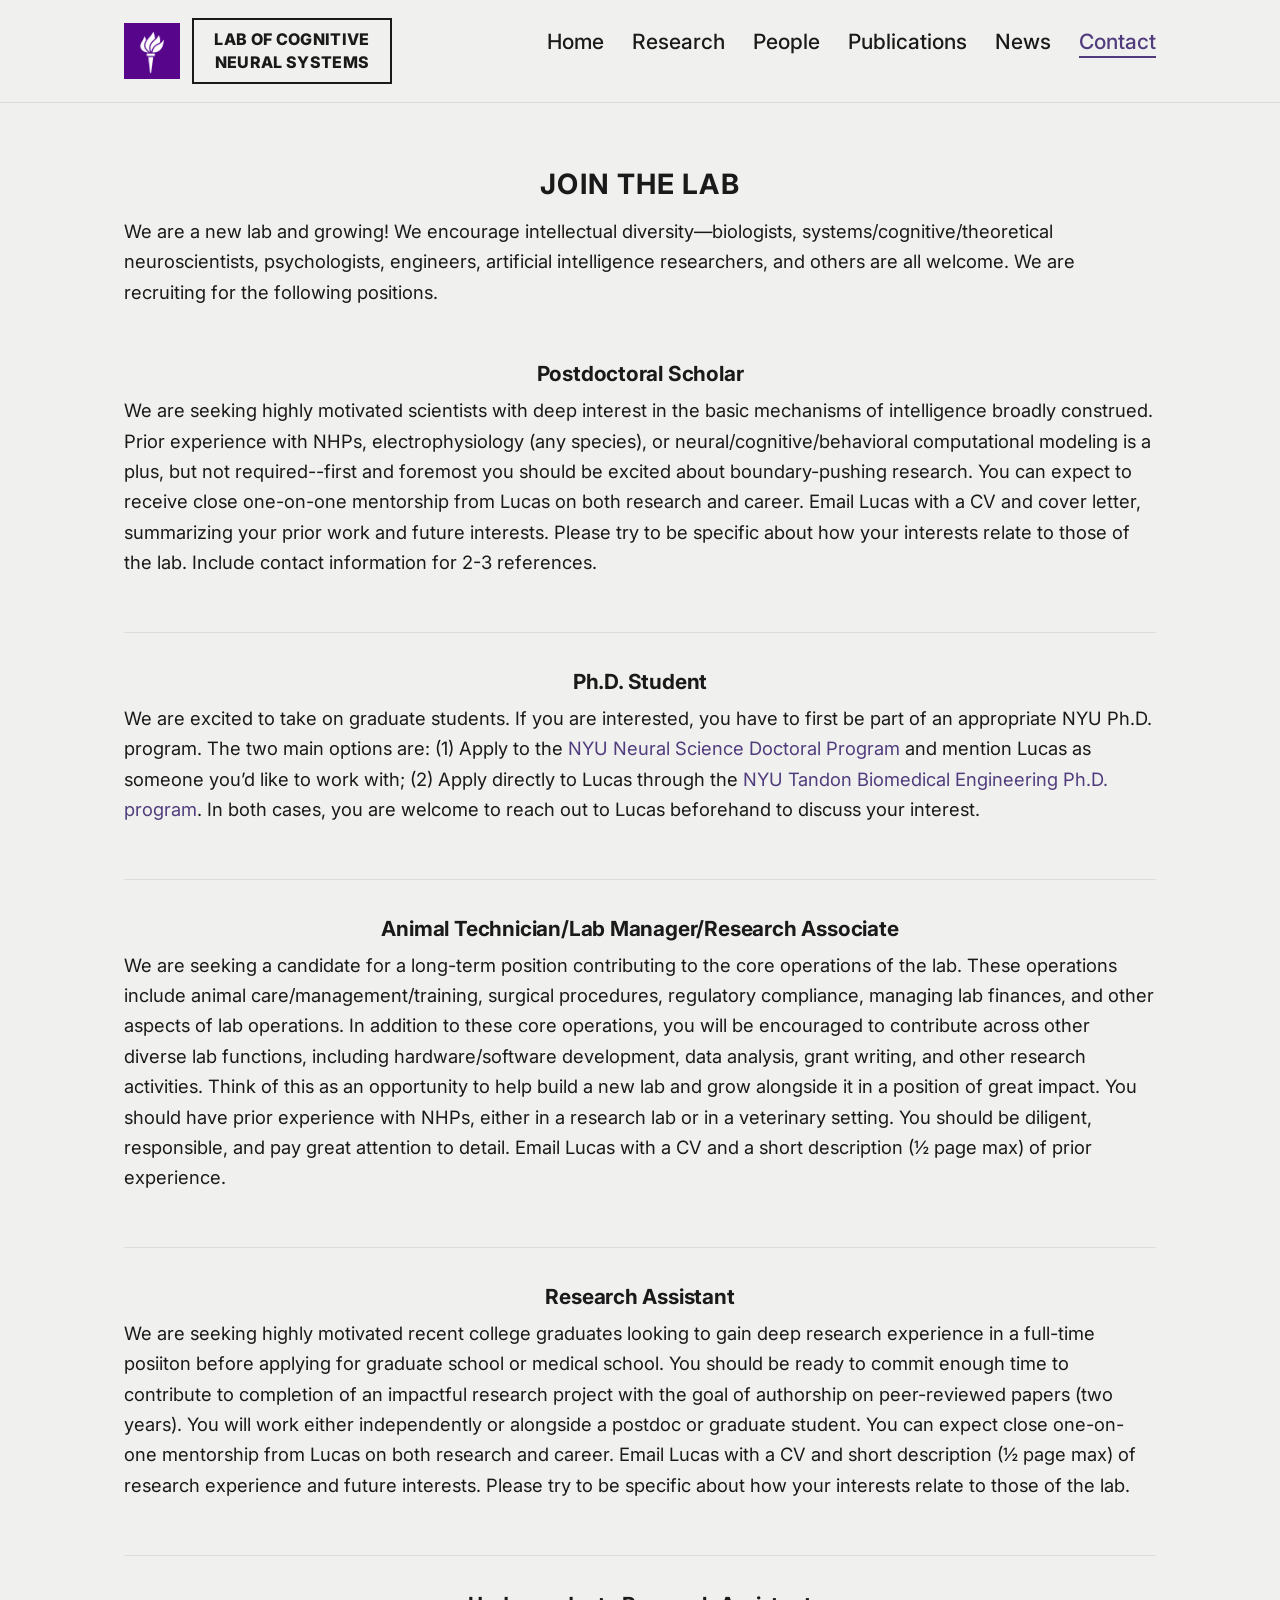
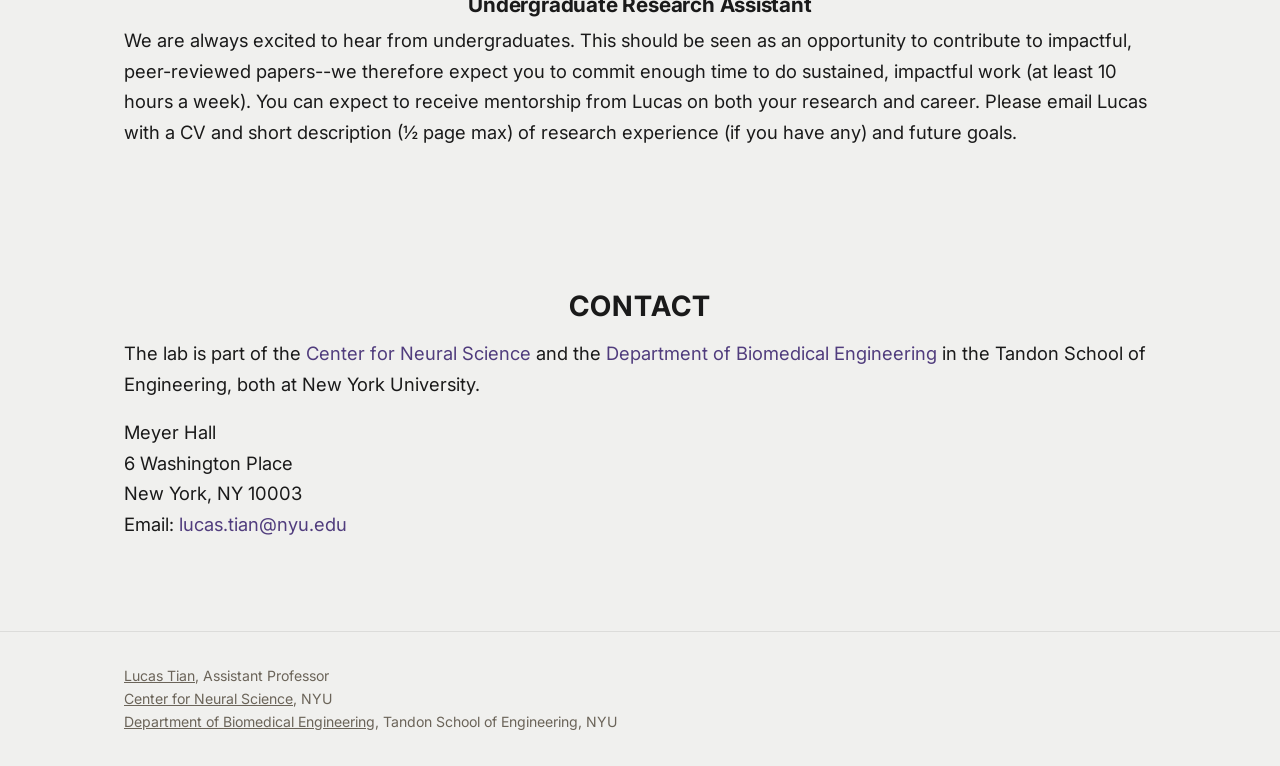
==== join.html @ 01762cc8 "Update job description for Postdoctoral Scholar position" ====
<!DOCTYPE html>
<html lang="en">
<head>
  <meta charset="UTF-8">
  <meta name="viewport" content="width=device-width, initial-scale=1.0">
  <title>Contact — Tian Lab</title>
  <meta name="description" content="The Tian Lab at NYU is recruiting postdocs, graduate students, and research assistants. Contact details and how to apply.">
  <link rel="canonical" href="https://tianlabnyu.org/join.html">
  <meta property="og:type" content="website">
  <meta property="og:site_name" content="Laboratory of Cognitive Neural Systems">
  <meta property="og:title" content="Contact — Tian Lab">
  <meta property="og:description" content="The Tian Lab at NYU is recruiting postdocs, graduate students, and research assistants. Contact details and how to apply.">
  <meta property="og:url" content="https://tianlabnyu.org/join.html">
  <meta property="og:image" content="https://tianlabnyu.org/images/hero.png">
  <meta name="twitter:card" content="summary_large_image">
  <link rel="preconnect" href="https://fonts.googleapis.com">
  <link href="https://fonts.googleapis.com/css2?family=Inter:wght@400;500;600;700;800&display=swap" rel="stylesheet">
  <link rel="stylesheet" href="css/style.css">
</head>
<body>
  <header class="site-header">
    <div class="nav-wrap">
      <div class="brand-group">
        <img src="images/nyu-logo.png" alt="NYU logo" class="nyu-logo">
        <a class="brand" href="index.html">LAB OF COGNITIVE<br>NEURAL SYSTEMS</a>
      </div>
      <button class="nav-toggle" aria-label="Toggle navigation">☰</button>
      <ul class="nav-links">
        <li><a href="index.html">Home</a></li>
        <li><a href="research.html">Research</a></li>
        <li><a href="people.html">People</a></li>
        <li><a href="publications.html">Publications</a></li>
        <li><a href="news.html">News</a></li>
        <li><a href="join.html" aria-current="page">Contact</a></li>
      </ul>
    </div>
  </header>

  <main>
    <section class="overview" style="padding-bottom: 1rem;">
<!--       <div class="container">
        <h1>We are recruiting!</h1>
        <p>We are a new lab and growing! We encourage intellectual diversity—biologists, systems/cognitive/theoretical neuroscientists, psychologists, engineers, artificial intelligence researchers, and others are all welcome. We are recruiting for the following positions:</p>
      </div>
 -->    </section>

    <section style="padding-top: 0;">
      <div class="container">
        <h2 class="section-title">Join the lab</h2>

        <p>We are a new lab and growing! We encourage intellectual diversity—biologists, systems/cognitive/theoretical neuroscientists, psychologists, engineers, artificial intelligence researchers, and others are all welcome. We are recruiting for the following positions.</p>

        <div class="join-section sub">
          <h3>Postdoctoral Scholar</h3>
          <p>We are seeking highly motivated scientists with deep interest in the basic mechanisms of intelligence broadly construed. Prior experience with NHPs, electrophysiology (any species), or neural/cognitive/behavioral computational modeling is a plus, but not required--first and foremost you should be excited about boundary-pushing research. You can expect to receive close one-on-one mentorship from Lucas on both research and career. Email Lucas with a CV and cover letter, summarizing your prior work and future interests. Please try to be specific about how your interests relate to those of the lab. Include contact information for 2-3 references.</p>
        </div>

        <div class="join-section sub">
          <h3>Ph.D. Student</h3>
          <p>We are excited to take on graduate students. If you are interested, you have to first be part of an appropriate NYU Ph.D. program. The two main options are: (1) Apply to the <a href="https://neuroscience.nyu.edu/" target="_blank" rel="noopener">NYU Neural Science Doctoral Program</a> and mention Lucas as someone you’d like to work with; (2) Apply directly to Lucas through the <a href="https://engineering.nyu.edu/academics/programs/biomedical-engineering-phd" target="_blank" rel="noopener">NYU Tandon Biomedical Engineering Ph.D. program</a>. In both cases, you are welcome to reach out to Lucas beforehand to discuss your interest.</p>
        </div>

        <div class="join-section sub">
          <h3>Animal Technician/Lab Manager/Research Associate</h3>
          <p>We are seeking a candidate for a long-term position contributing to the core operations of the lab. These operations include animal care/management/training, surgical procedures, regulatory compliance, managing lab finances, and other aspects of lab operations. In addition to these core operations, you will be encouraged to contribute across other diverse lab functions, including hardware/software development, data analysis, grant writing, and other research activities. Think of this as an opportunity to help build a new lab and grow alongside it in a position of great impact. You should have prior experience with NHPs, either in a research lab or in a veterinary setting. You should be diligent, responsible, and pay great attention to detail. Email Lucas with a CV and a short description (½ page max) of prior experience.</p>
        </div>

        <div class="join-section sub">
          <h3>Research Assistant</h3>
          <p>We are seeking highly motivated recent college graduates looking to gain deep research experience in a full-time posiiton before applying for graduate school or medical school. You should be ready to commit enough time to contribute to completion of an impactful research project with the goal of authorship on peer-reviewed papers (two years). You will work either independently or alongside a postdoc or graduate student. You can expect close one-on-one mentorship from Lucas on both research and career. Email Lucas with a CV and short description (½ page max) of research experience and future interests. Please try to be specific about how your interests relate to those of the lab.</p>
        </div>

        <div class="join-section sub">
          <h3>Undergraduate Research Assistant</h3>
          <p>We are always excited to hear from undergraduates. This should be seen as an opportunity to contribute to impactful, peer-reviewed papers--we therefore expect you to commit enough time to do sustained, impactful work (at least 10 hours a week). You can expect to receive mentorship from Lucas on both your research and career. Please email Lucas with a CV and short description (½ page max) of research experience (if you have any) and future goals.</p>
        </div>

<!--         <div class="join-section">
          <h3>Contact</h3>
          <p>Lucas Tian<br>
          Email: <a href="mailto:lucas.tian@nyu.edu">lucas.tian@nyu.edu</a></p>
        </div>
 -->
      </div>
    </section>

    <section>
      <div class="container">
        <h2 class="section-title">Contact</h2>
        <p>The lab is part of the <a href="https://as.nyu.edu/cns.html" target="_blank" rel="noopener">Center for Neural Science</a> and the <a href="https://engineering.nyu.edu/academics/departments/biomedical-engineering" target="_blank" rel="noopener">Department of Biomedical Engineering</a> in the Tandon School of Engineering, both at New York University.</p>

        <p style="margin-bottom: 0;">
          Meyer Hall<br>
          6 Washington Place<br>
          New York, NY 10003<br>
          Email: <a href="mailto:lucas.tian@nyu.edu">lucas.tian@nyu.edu</a></p>
      </div>
    </section>
  </main>

  <footer class="site-footer">
    <div class="container">
      <div><a href="https://as.nyu.edu/departments/cns/people/faculty.lucas-tian.html" target="_blank" rel="noopener">Lucas Tian</a>, Assistant Professor<br><a href="https://as.nyu.edu/cns.html" target="_blank" rel="noopener">Center for Neural Science</a>, NYU<br><a href="https://engineering.nyu.edu/academics/departments/biomedical-engineering" target="_blank" rel="noopener">Department of Biomedical Engineering</a>, Tandon School of Engineering, NYU</div>
    </div>
  </footer>

  <script src="js/main.js"></script>
</body>
</html>
---- css/style.css ----
/* Tian Lab — shared styles */

:root {
  --bg: #f0f0ee;
  --border: #dcdcda;
  --text: #1a1a1a;
  --text-muted: #6b6459;
  --accent: #503c7d;
  --accent-dark: #3a2d5c;
  --violet: #7c3aed;
  --sans: "Inter", -apple-system, BlinkMacSystemFont, "Segoe UI", Helvetica, Arial, sans-serif;
  --size-heading: 1.75rem;
  --size-content: 1.15rem;
}

* {
  box-sizing: border-box;
}

html {
  scroll-behavior: smooth;
}

body {
  margin: 0;
  background: var(--bg);
  color: var(--text);
  font-family: var(--sans);
  font-size: var(--size-content);
  line-height: 1.65;
  -webkit-font-smoothing: antialiased;
}

a {
  color: var(--accent);
  text-decoration: none;
}

a:hover {
  text-decoration: underline;
}

h1, h2, h3, h4 {
  font-family: var(--sans);
  font-size: var(--size-heading);
  font-weight: 700;
  letter-spacing: -0.01em;
  line-height: 1.25;
  color: var(--text);
  margin: 0 0 0.5em;
}

p, li {
  font-size: var(--size-content);
  color: var(--text);
  margin: 0 0 1em;
}

.container {
  max-width: 1080px;
  margin: 0 auto;
  padding: 0 1.5rem;
}

/* Header / nav */

.site-header {
  border-bottom: 1px solid var(--border);
  background: var(--bg);
  position: sticky;
  top: 0;
  z-index: 10;
}

.nav-wrap {
  display: flex;
  align-items: center;
  justify-content: space-between;
  padding: 1.1rem 1.5rem;
  max-width: 1080px;
  margin: 0 auto;
}

.brand-group {
  display: flex;
  align-items: center;
  gap: 0.75rem;
}

.nyu-logo {
  width: 56px;
  height: 56px;
  flex-shrink: 0;
  object-fit: contain;
  display: block;
}

.brand {
  display: inline-block;
  width: 200px;
  border: 2px solid var(--text);
  padding: 0.5rem 0.65rem;
  font-size: 1rem;
  font-weight: 800;
  color: var(--text);
  letter-spacing: 0.02em;
  line-height: 1.46;
  text-align: center;
}

.brand:hover {
  text-decoration: none;
  border-color: var(--accent);
  color: var(--accent);
}

.nav-links {
  display: flex;
  align-items: center;
  align-self: center;
  gap: 1.75rem;
  list-style: none;
  margin: 0;
  padding: 0;
}

.nav-links a {
  color: var(--text);
  font-size: calc(var(--size-heading) * 0.75);
  font-weight: 500;
  line-height: 1;
}

.nav-links a:hover {
  color: var(--accent);
  text-decoration: none;
}

.nav-links a[aria-current="page"] {
  color: var(--accent);
  border-bottom: 2px solid var(--accent);
  padding-bottom: 2px;
}

.nav-toggle {
  display: none;
  background: none;
  border: 1px solid var(--border);
  border-radius: 6px;
  padding: 0.4rem 0.6rem;
  font-size: 1rem;
  color: var(--text);
  cursor: pointer;
}

/* Hero (landing page) */

.hero {
  padding: 3.5rem 0 1rem;
  text-align: center;
}

.hero h1 {
  max-width: 875px;
  margin: 0 auto 0.4rem;
}

.hero-subtitle {
  color: var(--text-muted);
  margin: 0 auto 1rem;
}

.hero-visual {
  margin: 2rem auto;
  max-width: 900px;
}

.hero-visual svg,
.hero-visual img {
  width: 100%;
  height: auto;
  display: block;
  border-radius: 8px;
}

.hero-text {
  max-width: 820px;
  margin: 1.5rem auto 3rem;
}

.hero-text p:last-child {
  margin-bottom: 0;
}

.join-cta {
  margin: 0 0 1rem;
  font-size: 2.3rem;
  font-weight: 700;
  text-transform: uppercase;
  letter-spacing: 0.02em;
}

.join-cta a {
  color: var(--violet);
}

/* Plain content sections (no cards/panels) */

section {
  padding: 2.75rem 0;
}

.overview {
  padding: 3rem 0 2rem;
}

.overview h1 {
  max-width: 760px;
  margin-left: auto;
  margin-right: auto;
  text-align: center;
}

.overview .lede {
  max-width: 640px;
}

.section-title {
  text-transform: uppercase;
  letter-spacing: 0.04em;
  text-align: center;
}

.term-list {
  padding-left: 2rem;
  margin: 1.5rem 0;
}

.research-figure {
  max-width: 400px;
  margin: 2.5rem auto 0;
}

.research-figure img {
  width: 100%;
  height: auto;
  display: block;
}

.research-figure figcaption {
  font-style: italic;
  font-size: 0.95rem;
  color: var(--text-muted);
  margin-top: 0.75rem;
  text-align: center;
}

.term-list p {
  margin-bottom: 1rem;
}

.term-list p:last-child {
  margin-bottom: 0;
}

/* Research project sections */

.project-section {
  padding: 3.5rem 0;
  border-top: 1px solid var(--border);
}

.project-layout {
  display: grid;
  grid-template-columns: 1fr 1fr;
  gap: 3rem;
  align-items: center;
}

.project-layout.reverse .project-visual {
  order: 2;
}

.project-text h2 {
  margin-bottom: 0.75rem;
}

.project-visual svg {
  width: 100%;
  height: auto;
  display: block;
}

/* Main research directions (numbered list) */

.directions-list {
  list-style: decimal;
  margin: 1.5rem 0 0;
  padding-left: 1.5rem;
}

.directions-list li {
  padding: 1.5rem 0;
  border-top: 1px solid var(--border);
}

.directions-list li:first-child {
  border-top: none;
  padding-top: 0.5rem;
}

.directions-list li::marker {
  font-weight: 700;
  font-size: 1.1rem;
}

.directions-list p {
  margin: 0;
}

/* People */

.person {
  display: flex;
  gap: 1.75rem;
  align-items: flex-start;
  padding: 2rem 0;
}

.person-photo {
  width: 208px;
  height: 208px;
  border-radius: 8px;
  background: #e6e4e0;
  border: 2px dashed var(--border);
  flex-shrink: 0;
  display: flex;
  align-items: center;
  justify-content: center;
  color: var(--text-muted);
  font-weight: 600;
  font-size: 0.8rem;
  text-align: center;
  overflow: hidden;
}

.person-photo img {
  width: 100%;
  height: 100%;
  object-fit: cover;
}

.person-body h3 {
  margin-bottom: 0.1rem;
}

.person-role {
  font-weight: 700;
  margin-bottom: 0.5rem;
}

.person-body p:last-child {
  margin-bottom: 0;
}

.note {
  font-style: italic;
}

/* Publications */

.pub-group {
  margin-bottom: 1rem;
}

.pub-group h2 {
  margin-bottom: 0.25rem;
  text-align: center;
}

.pub-list {
  list-style: none;
  margin: 0;
  padding: 0;
}

.pub-item {
  display: grid;
  grid-template-columns: 1fr 380px;
  gap: 2rem;
  align-items: center;
  border-top: 1px solid var(--border);
  padding: 1.75rem 0;
}

.pub-item.no-figure {
  grid-template-columns: 1fr;
}

.pub-list li:first-child .pub-item {
  border-top: none;
  padding-top: 0.5rem;
}

.pub-item .pub-title {
  font-weight: 700;
  margin-bottom: 0.3rem;
}

.pub-item .pub-authors {
  margin-bottom: 0.3rem;
}

.pub-item .pub-venue {
  margin-bottom: 0;
}

.pub-figure {
  height: 170px;
  display: flex;
  justify-content: center;
  align-items: center;
}

.pub-figure img {
  height: 100%;
  width: auto;
  max-width: 100%;
  object-fit: contain;
  display: block;
  border: 2px solid #000;
}

/* News */

.news-item {
  border-top: 1px solid var(--border);
  padding: 1.75rem 0;
}

.news-item:first-child {
  border-top: none;
  padding-top: 0;
}

.news-date {
  font-weight: 700;
  margin-bottom: 0.3rem;
}

/* Join / Contact */

.join-section {
  padding: 2.25rem 0;
  border-top: 1px solid var(--border);
}

.join-section:first-of-type {
  border-top: none;
}

.join-section h3 {
  margin-bottom: 0.5rem;
  text-align: center;
}

.join-section.sub h3 {
  font-size: 1.3rem;
}

/* Footer */

.site-footer {
  border-top: 1px solid var(--border);
  margin-top: 3rem;
  padding: 2rem 0;
  color: var(--text-muted);
  font-size: 0.88rem;
}

.site-footer .container {
  display: flex;
  justify-content: space-between;
  flex-wrap: wrap;
  gap: 0.75rem;
}

.site-footer a {
  color: inherit;
  text-decoration: underline;
}

.site-footer a:hover {
  color: var(--accent);
}

/* Responsive */

@media (max-width: 760px) {
  .nav-toggle {
    display: inline-block;
  }

  .nav-links {
    position: absolute;
    top: 100%;
    left: 0;
    right: 0;
    background: var(--bg);
    border-bottom: 1px solid var(--border);
    flex-direction: column;
    gap: 0;
    padding: 0.5rem 1.5rem 1rem;
    display: none;
  }

  .nav-links.open {
    display: flex;
  }

  .nav-links li {
    padding: 0.6rem 0;
    border-bottom: 1px solid var(--border);
  }

  .nav-links li:last-child {
    border-bottom: none;
  }

  .project-layout {
    grid-template-columns: 1fr;
    gap: 1.5rem;
  }

  .project-layout.reverse .project-visual {
    order: 0;
  }

  .person {
    flex-direction: column;
    align-items: center;
    text-align: center;
  }

  .pub-item {
    grid-template-columns: 1fr;
  }

  .pub-figure {
    order: -1;
  }
}
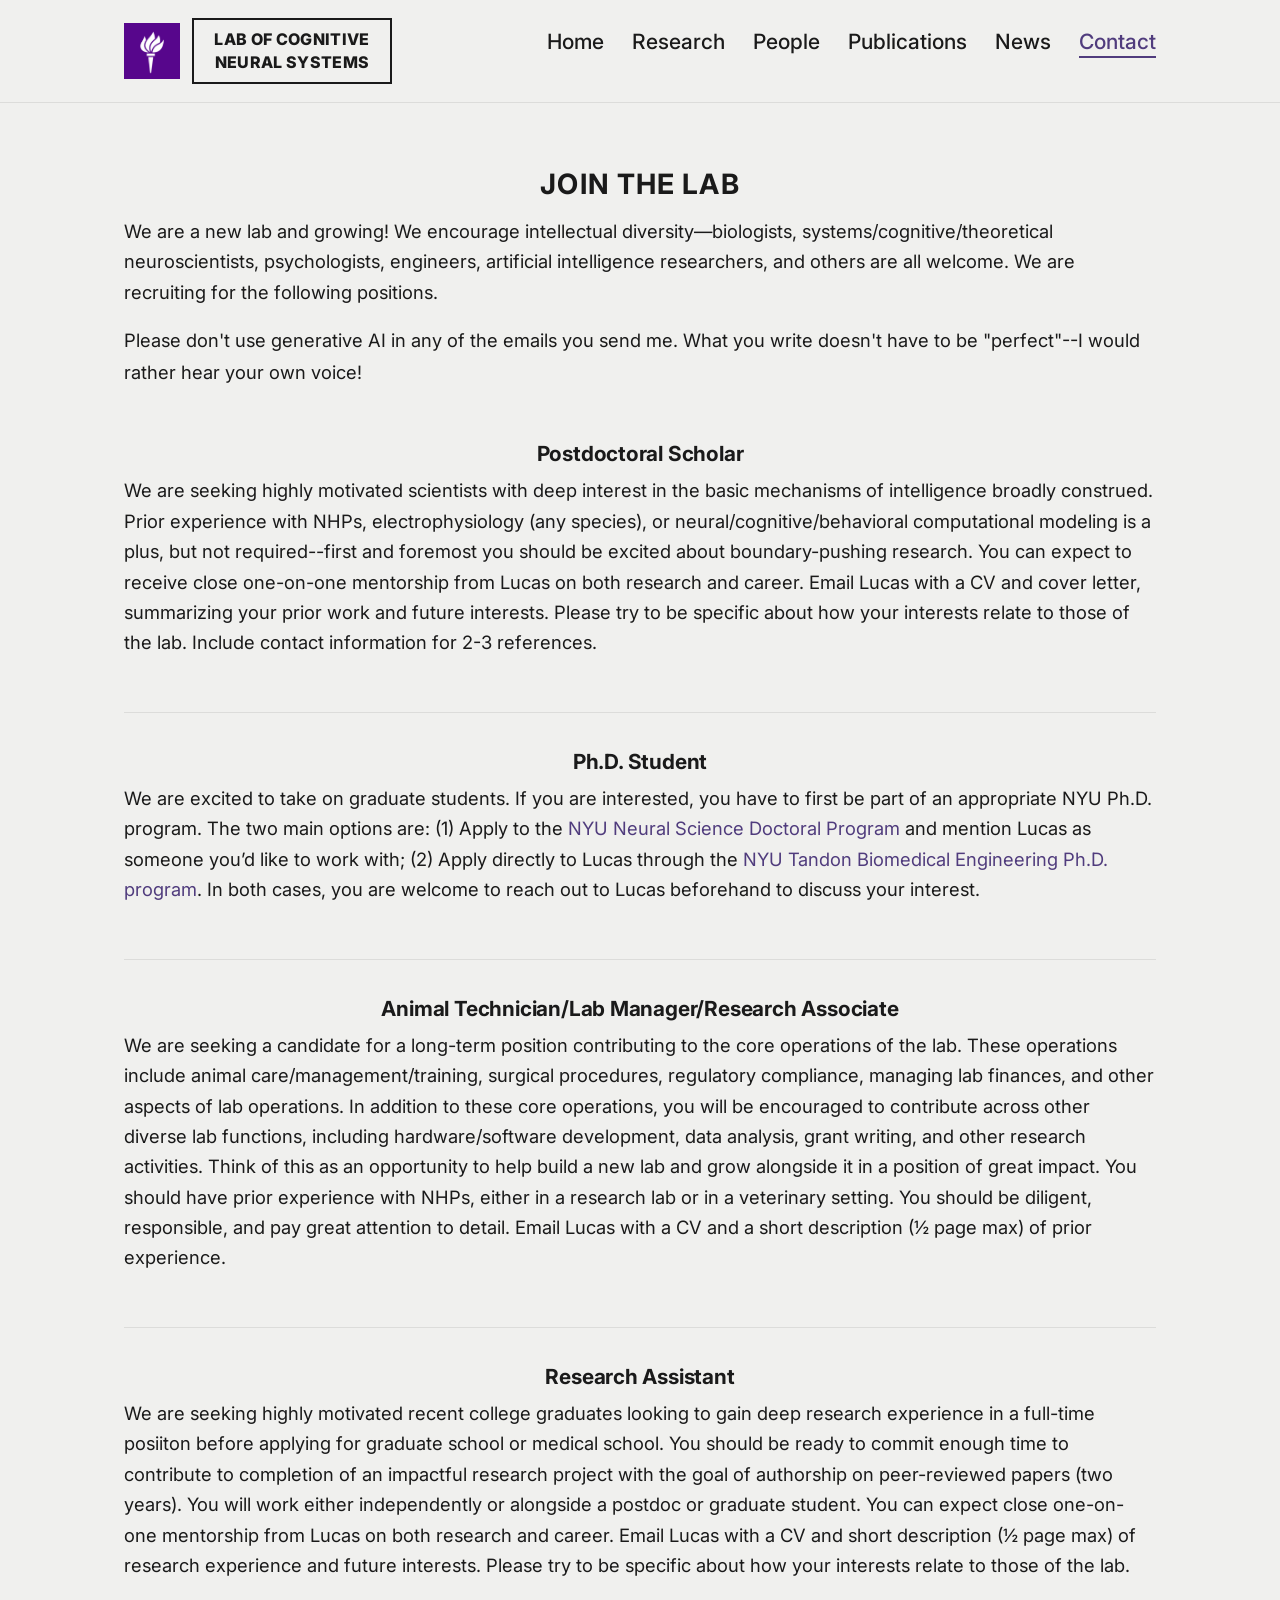
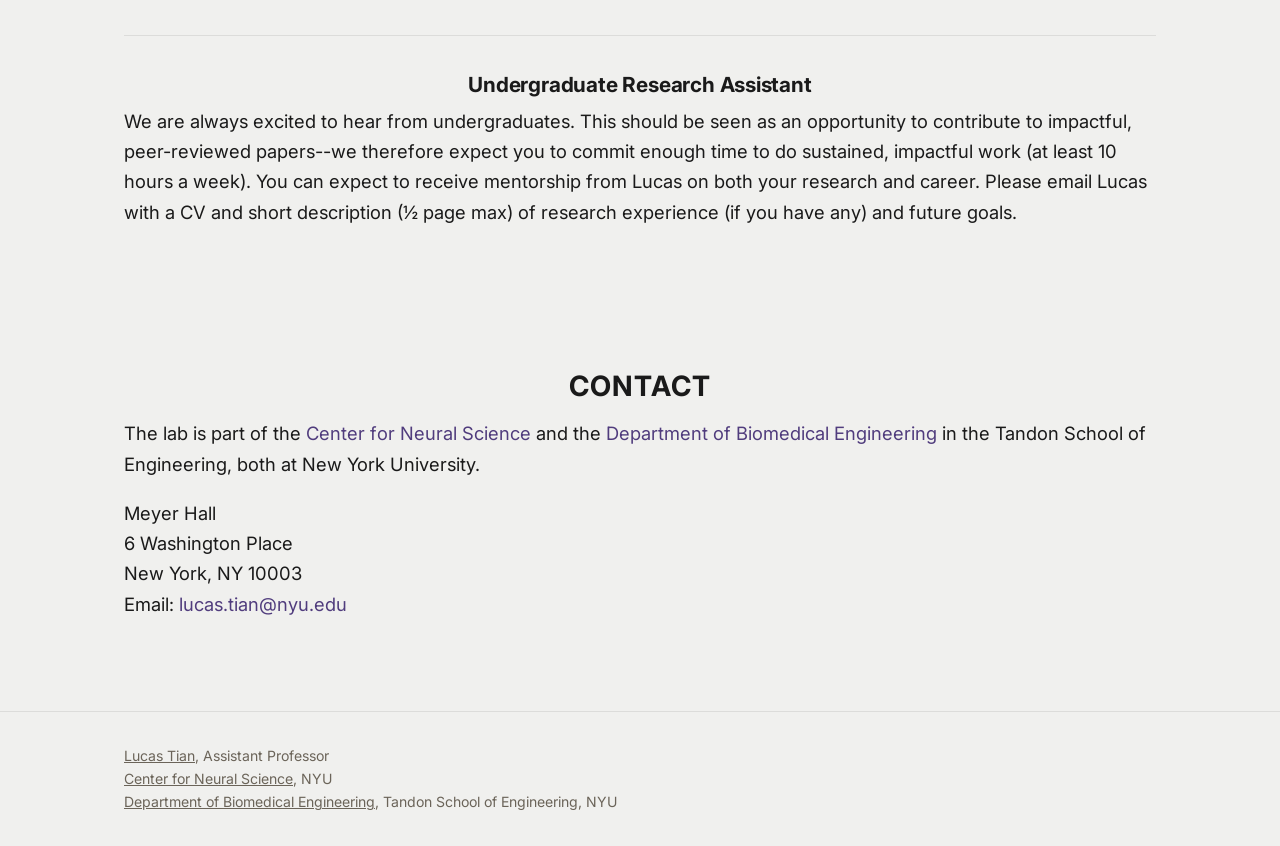
==== commit 72bbf8bc: "Add note about avoiding generative AI in emails Added a note requesting not to use generative AI in " ====
--- a/join.html
+++ b/join.html
@@ -49,6 +49,7 @@
         <h2 class="section-title">Join the lab</h2>
 
         <p>We are a new lab and growing! We encourage intellectual diversity—biologists, systems/cognitive/theoretical neuroscientists, psychologists, engineers, artificial intelligence researchers, and others are all welcome. We are recruiting for the following positions.</p>
+        <p><em></em>Please don't use generative AI in any of the emails you send me. What you write doesn't have to be "perfect"--I would rather hear your own voice!</em></p>
 
         <div class="join-section sub">
           <h3>Postdoctoral Scholar</h3>
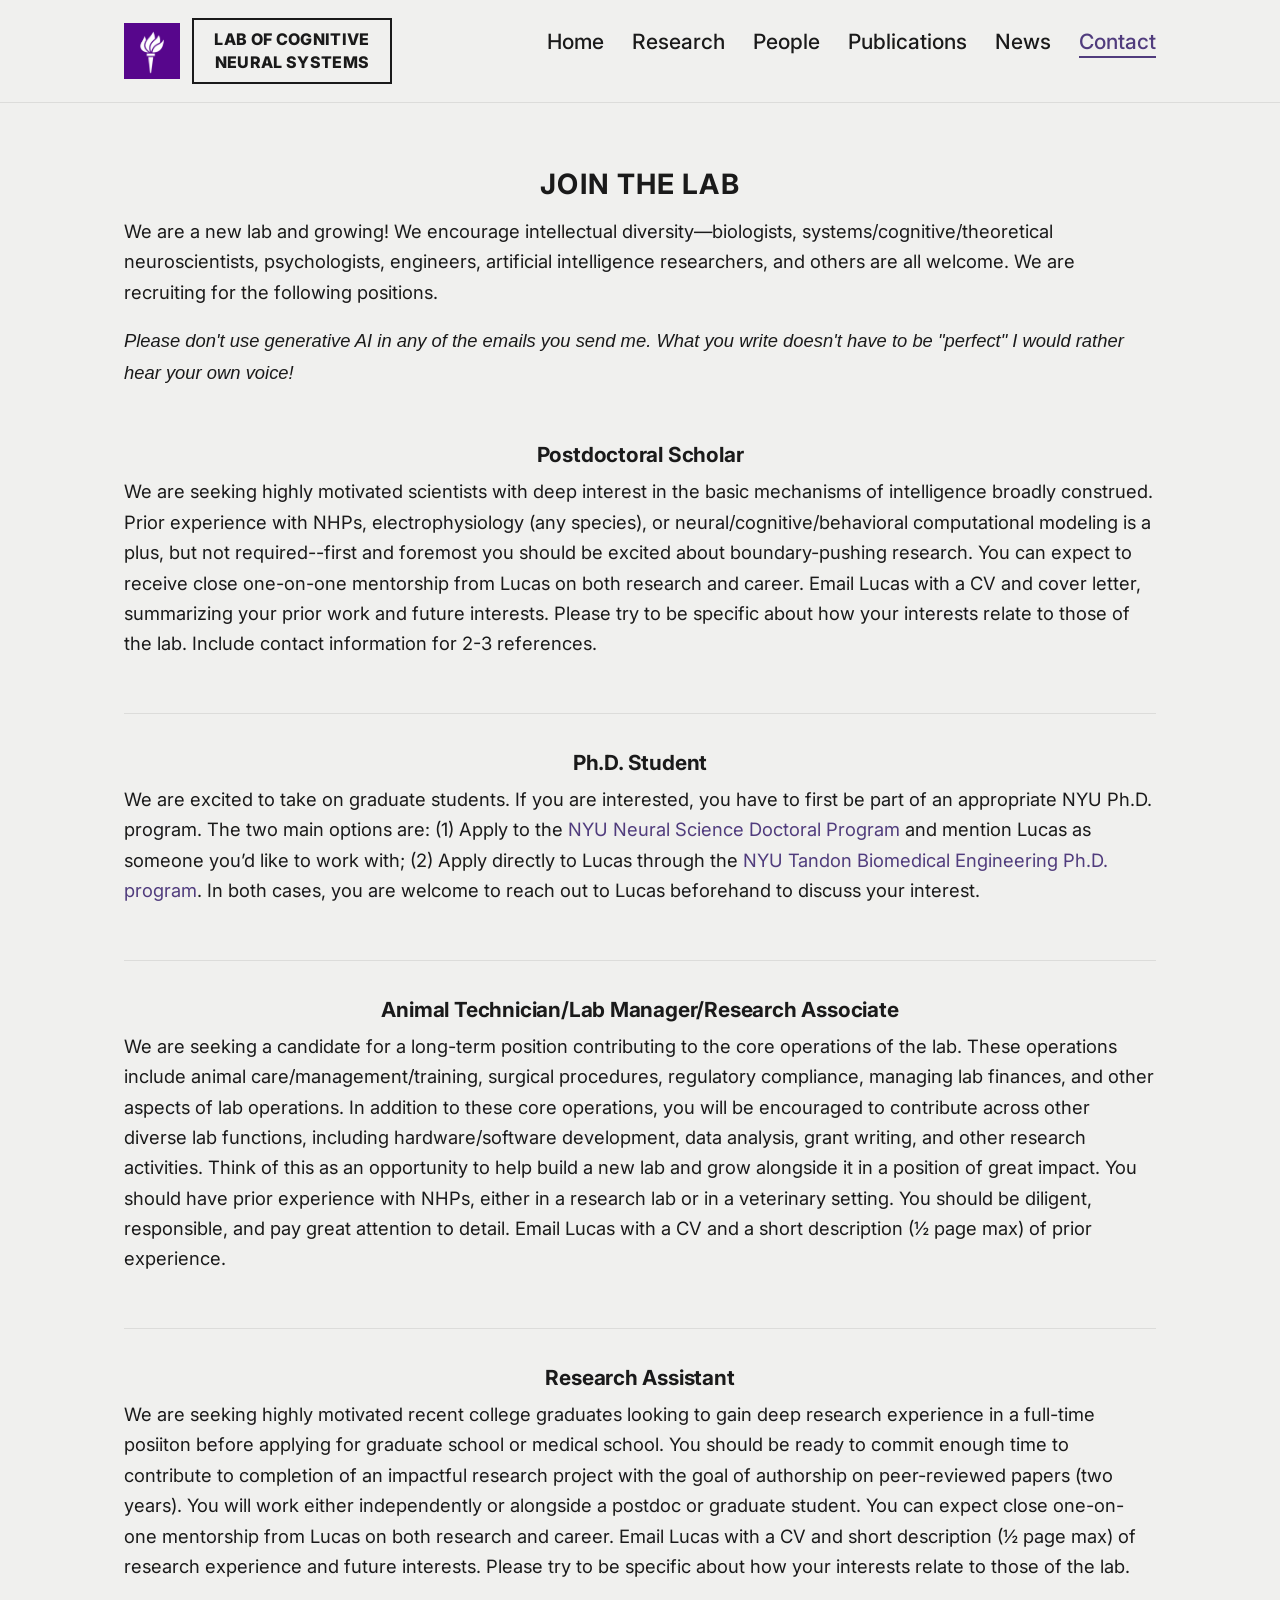
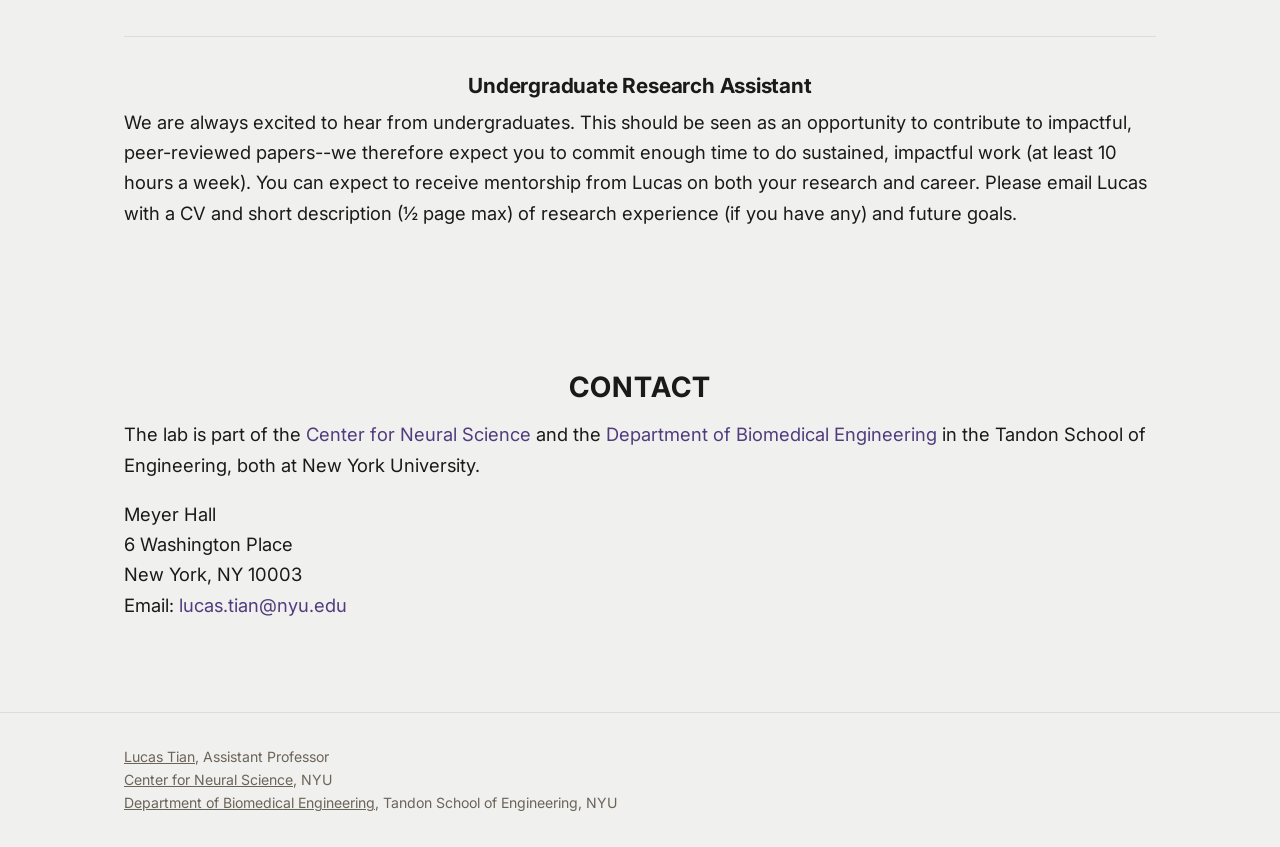
==== commit 1b8e65c1: "Fix HTML formatting in join.html Removed an extra closing tag in the join.html file." ====
--- a/join.html
+++ b/join.html
@@ -49,7 +49,7 @@
         <h2 class="section-title">Join the lab</h2>
 
         <p>We are a new lab and growing! We encourage intellectual diversity—biologists, systems/cognitive/theoretical neuroscientists, psychologists, engineers, artificial intelligence researchers, and others are all welcome. We are recruiting for the following positions.</p>
-        <p><em></em>Please don't use generative AI in any of the emails you send me. What you write doesn't have to be "perfect"--I would rather hear your own voice!</em></p>
+        <p><em>Please don't use generative AI in any of the emails you send me. What you write doesn't have to be "perfect" I would rather hear your own voice!</em></p>
 
         <div class="join-section sub">
           <h3>Postdoctoral Scholar</h3>
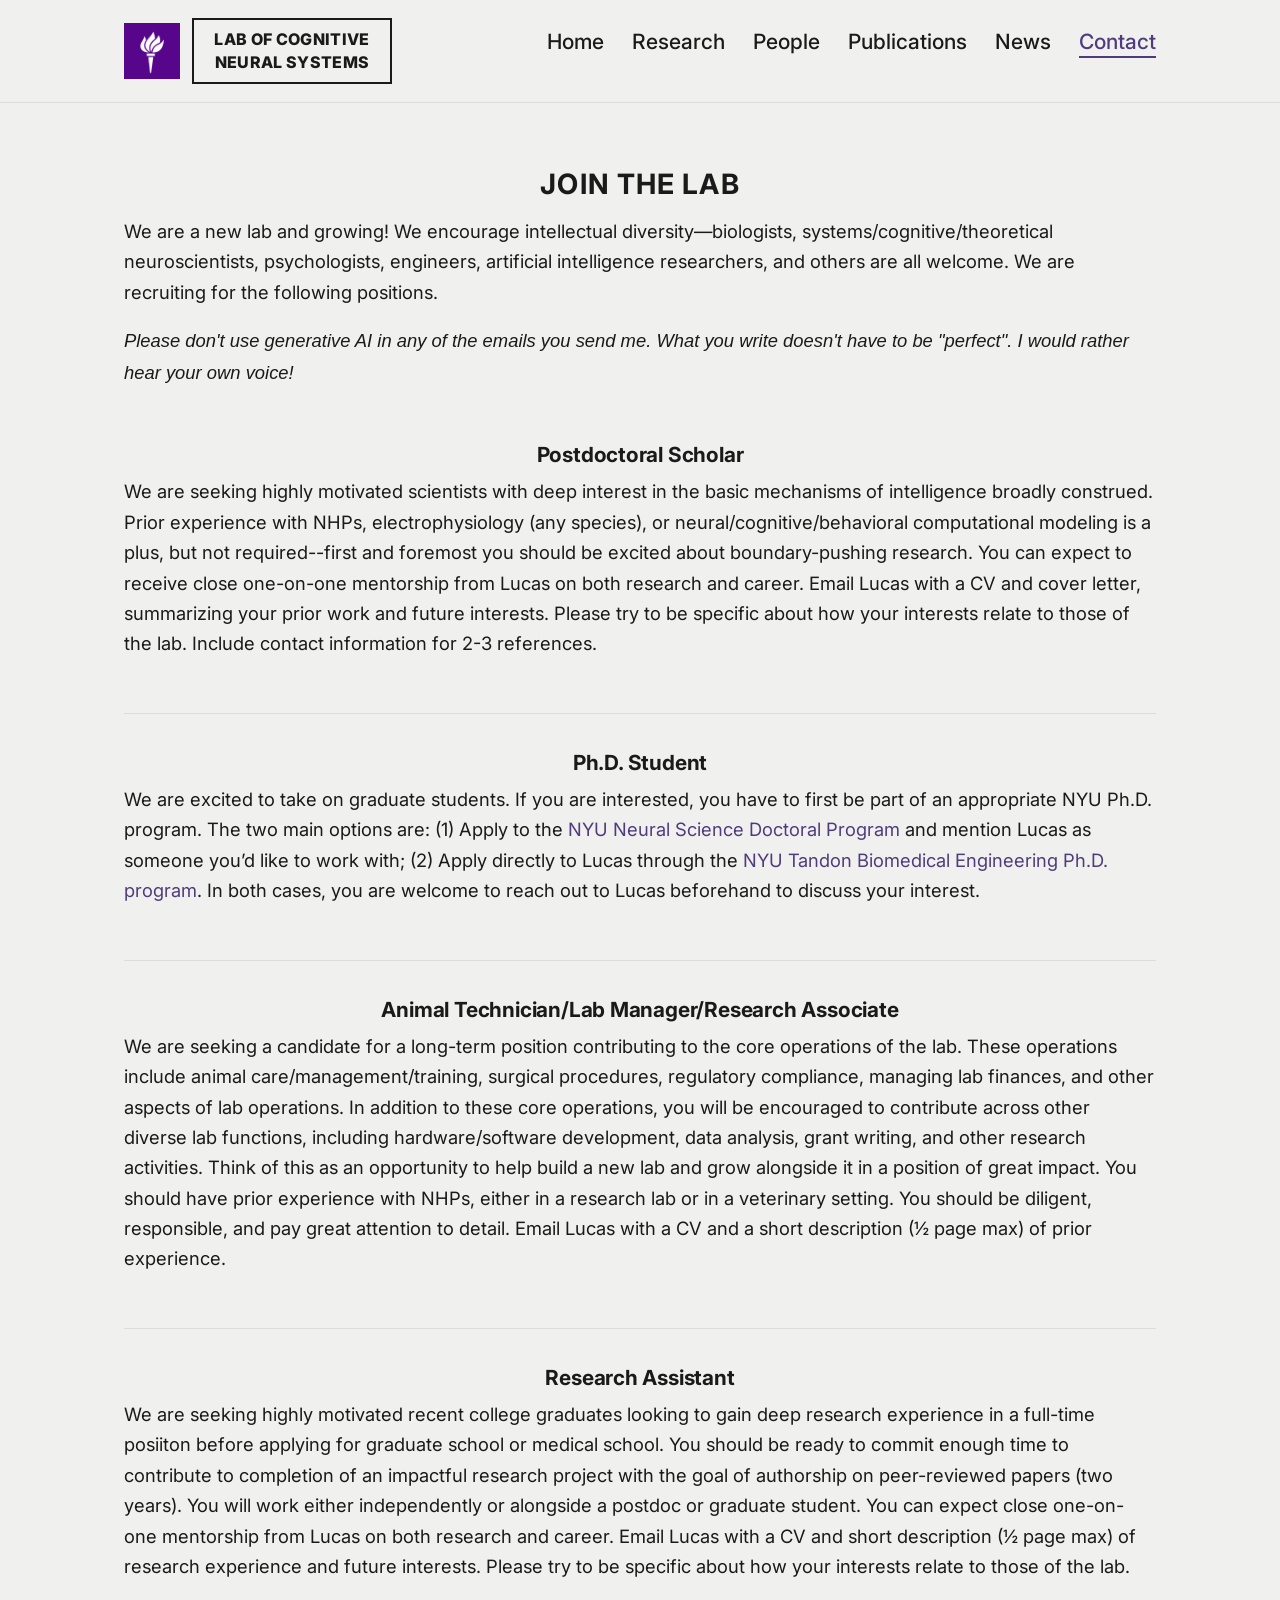
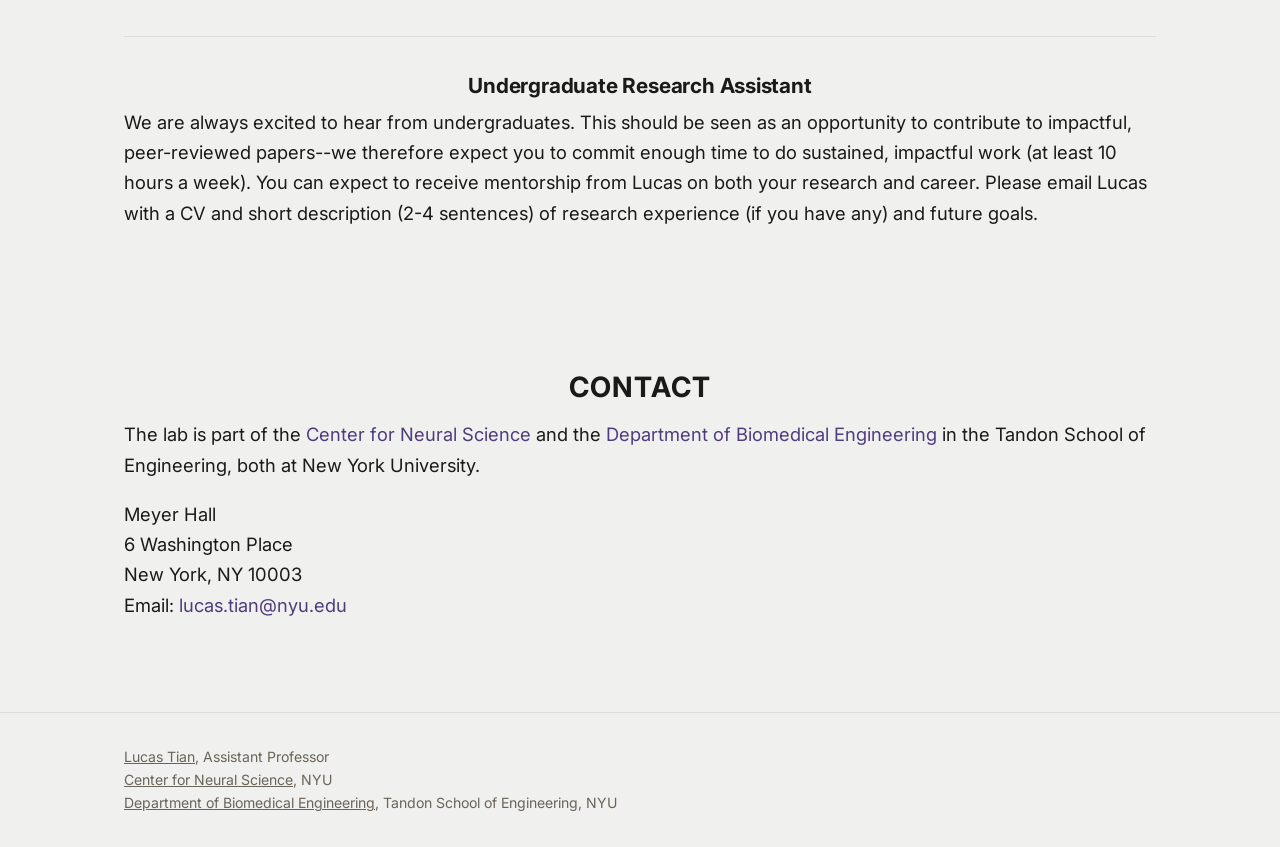
==== commit 61758450: "Clarify description length for undergraduate position Updated the text in the join.html file to clar" ====
--- a/join.html
+++ b/join.html
@@ -49,7 +49,7 @@
         <h2 class="section-title">Join the lab</h2>
 
         <p>We are a new lab and growing! We encourage intellectual diversity—biologists, systems/cognitive/theoretical neuroscientists, psychologists, engineers, artificial intelligence researchers, and others are all welcome. We are recruiting for the following positions.</p>
-        <p><em>Please don't use generative AI in any of the emails you send me. What you write doesn't have to be "perfect" I would rather hear your own voice!</em></p>
+        <p><em>Please don't use generative AI in any of the emails you send me. What you write doesn't have to be "perfect". I would rather hear your own voice!</em></p>
 
         <div class="join-section sub">
           <h3>Postdoctoral Scholar</h3>
@@ -73,7 +73,7 @@
 
         <div class="join-section sub">
           <h3>Undergraduate Research Assistant</h3>
-          <p>We are always excited to hear from undergraduates. This should be seen as an opportunity to contribute to impactful, peer-reviewed papers--we therefore expect you to commit enough time to do sustained, impactful work (at least 10 hours a week). You can expect to receive mentorship from Lucas on both your research and career. Please email Lucas with a CV and short description (½ page max) of research experience (if you have any) and future goals.</p>
+          <p>We are always excited to hear from undergraduates. This should be seen as an opportunity to contribute to impactful, peer-reviewed papers--we therefore expect you to commit enough time to do sustained, impactful work (at least 10 hours a week). You can expect to receive mentorship from Lucas on both your research and career. Please email Lucas with a CV and short description (2-4 sentences) of research experience (if you have any) and future goals.</p>
         </div>
 
 <!--         <div class="join-section">
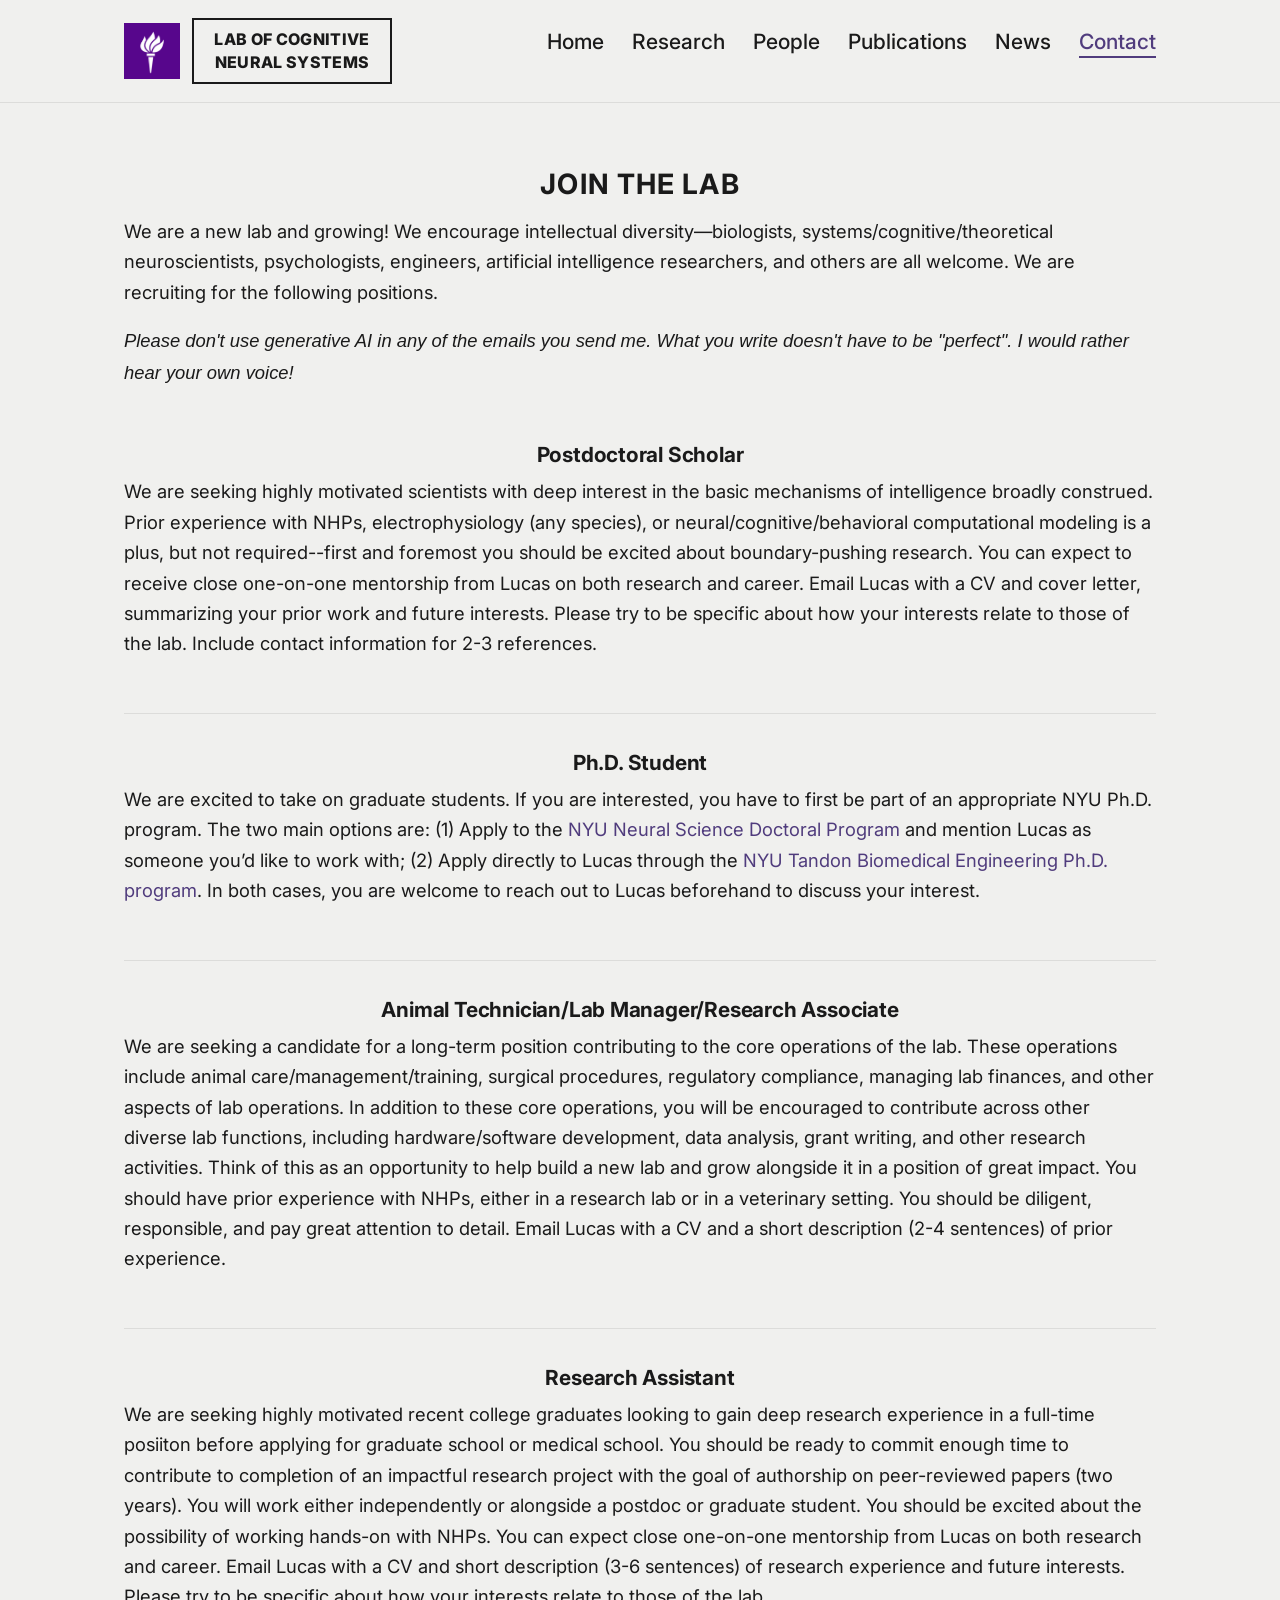
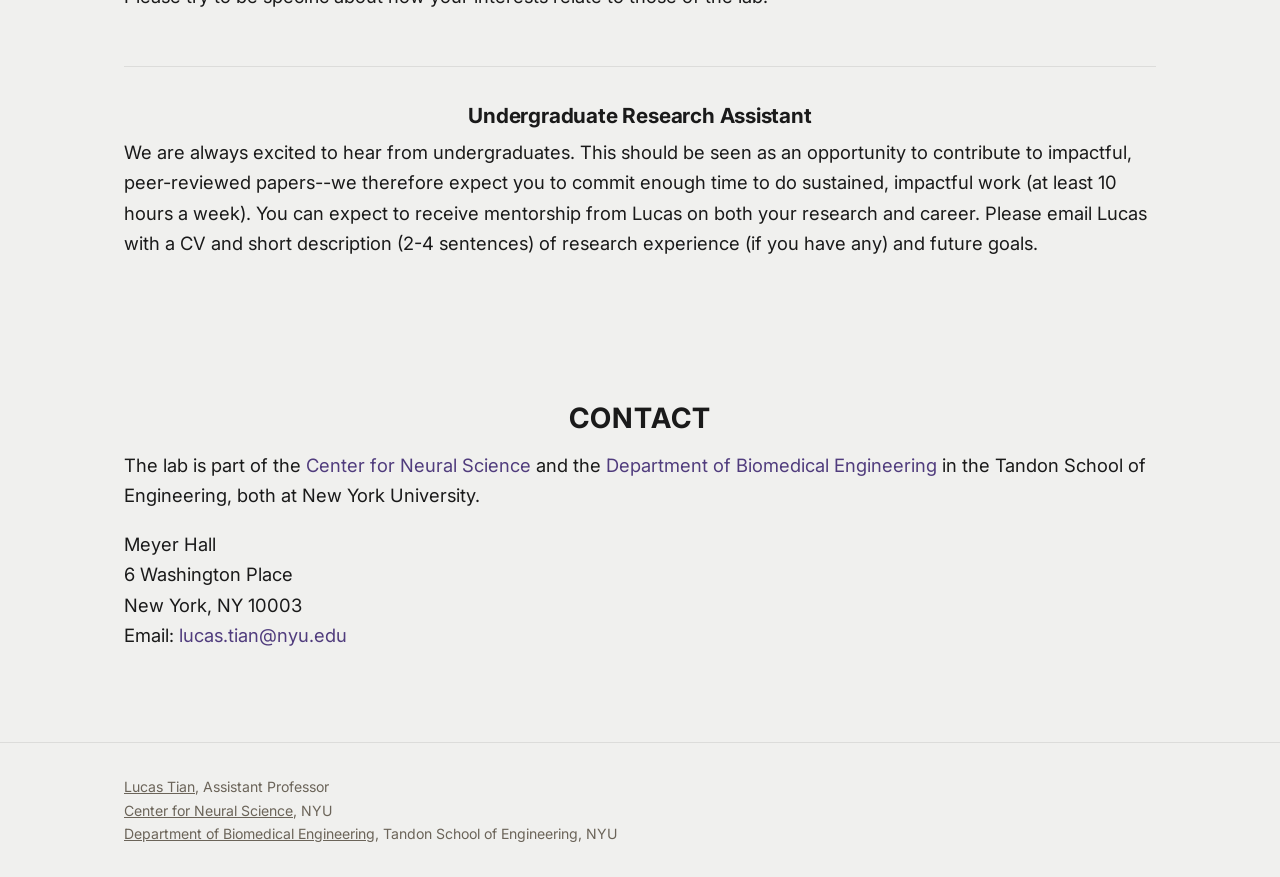
==== commit 9074f91a: "Update job descriptions and application instructions" ====
--- a/join.html
+++ b/join.html
@@ -63,12 +63,12 @@
 
         <div class="join-section sub">
           <h3>Animal Technician/Lab Manager/Research Associate</h3>
-          <p>We are seeking a candidate for a long-term position contributing to the core operations of the lab. These operations include animal care/management/training, surgical procedures, regulatory compliance, managing lab finances, and other aspects of lab operations. In addition to these core operations, you will be encouraged to contribute across other diverse lab functions, including hardware/software development, data analysis, grant writing, and other research activities. Think of this as an opportunity to help build a new lab and grow alongside it in a position of great impact. You should have prior experience with NHPs, either in a research lab or in a veterinary setting. You should be diligent, responsible, and pay great attention to detail. Email Lucas with a CV and a short description (½ page max) of prior experience.</p>
+          <p>We are seeking a candidate for a long-term position contributing to the core operations of the lab. These operations include animal care/management/training, surgical procedures, regulatory compliance, managing lab finances, and other aspects of lab operations. In addition to these core operations, you will be encouraged to contribute across other diverse lab functions, including hardware/software development, data analysis, grant writing, and other research activities. Think of this as an opportunity to help build a new lab and grow alongside it in a position of great impact. You should have prior experience with NHPs, either in a research lab or in a veterinary setting. You should be diligent, responsible, and pay great attention to detail. Email Lucas with a CV and a short description (2-4 sentences) of prior experience.</p>
         </div>
 
         <div class="join-section sub">
           <h3>Research Assistant</h3>
-          <p>We are seeking highly motivated recent college graduates looking to gain deep research experience in a full-time posiiton before applying for graduate school or medical school. You should be ready to commit enough time to contribute to completion of an impactful research project with the goal of authorship on peer-reviewed papers (two years). You will work either independently or alongside a postdoc or graduate student. You can expect close one-on-one mentorship from Lucas on both research and career. Email Lucas with a CV and short description (½ page max) of research experience and future interests. Please try to be specific about how your interests relate to those of the lab.</p>
+          <p>We are seeking highly motivated recent college graduates looking to gain deep research experience in a full-time posiiton before applying for graduate school or medical school. You should be ready to commit enough time to contribute to completion of an impactful research project with the goal of authorship on peer-reviewed papers (two years). You will work either independently or alongside a postdoc or graduate student. You should be excited about the possibility of working hands-on with NHPs. You can expect close one-on-one mentorship from Lucas on both research and career. Email Lucas with a CV and short description (3-6 sentences) of research experience and future interests. Please try to be specific about how your interests relate to those of the lab.</p>
         </div>
 
         <div class="join-section sub">
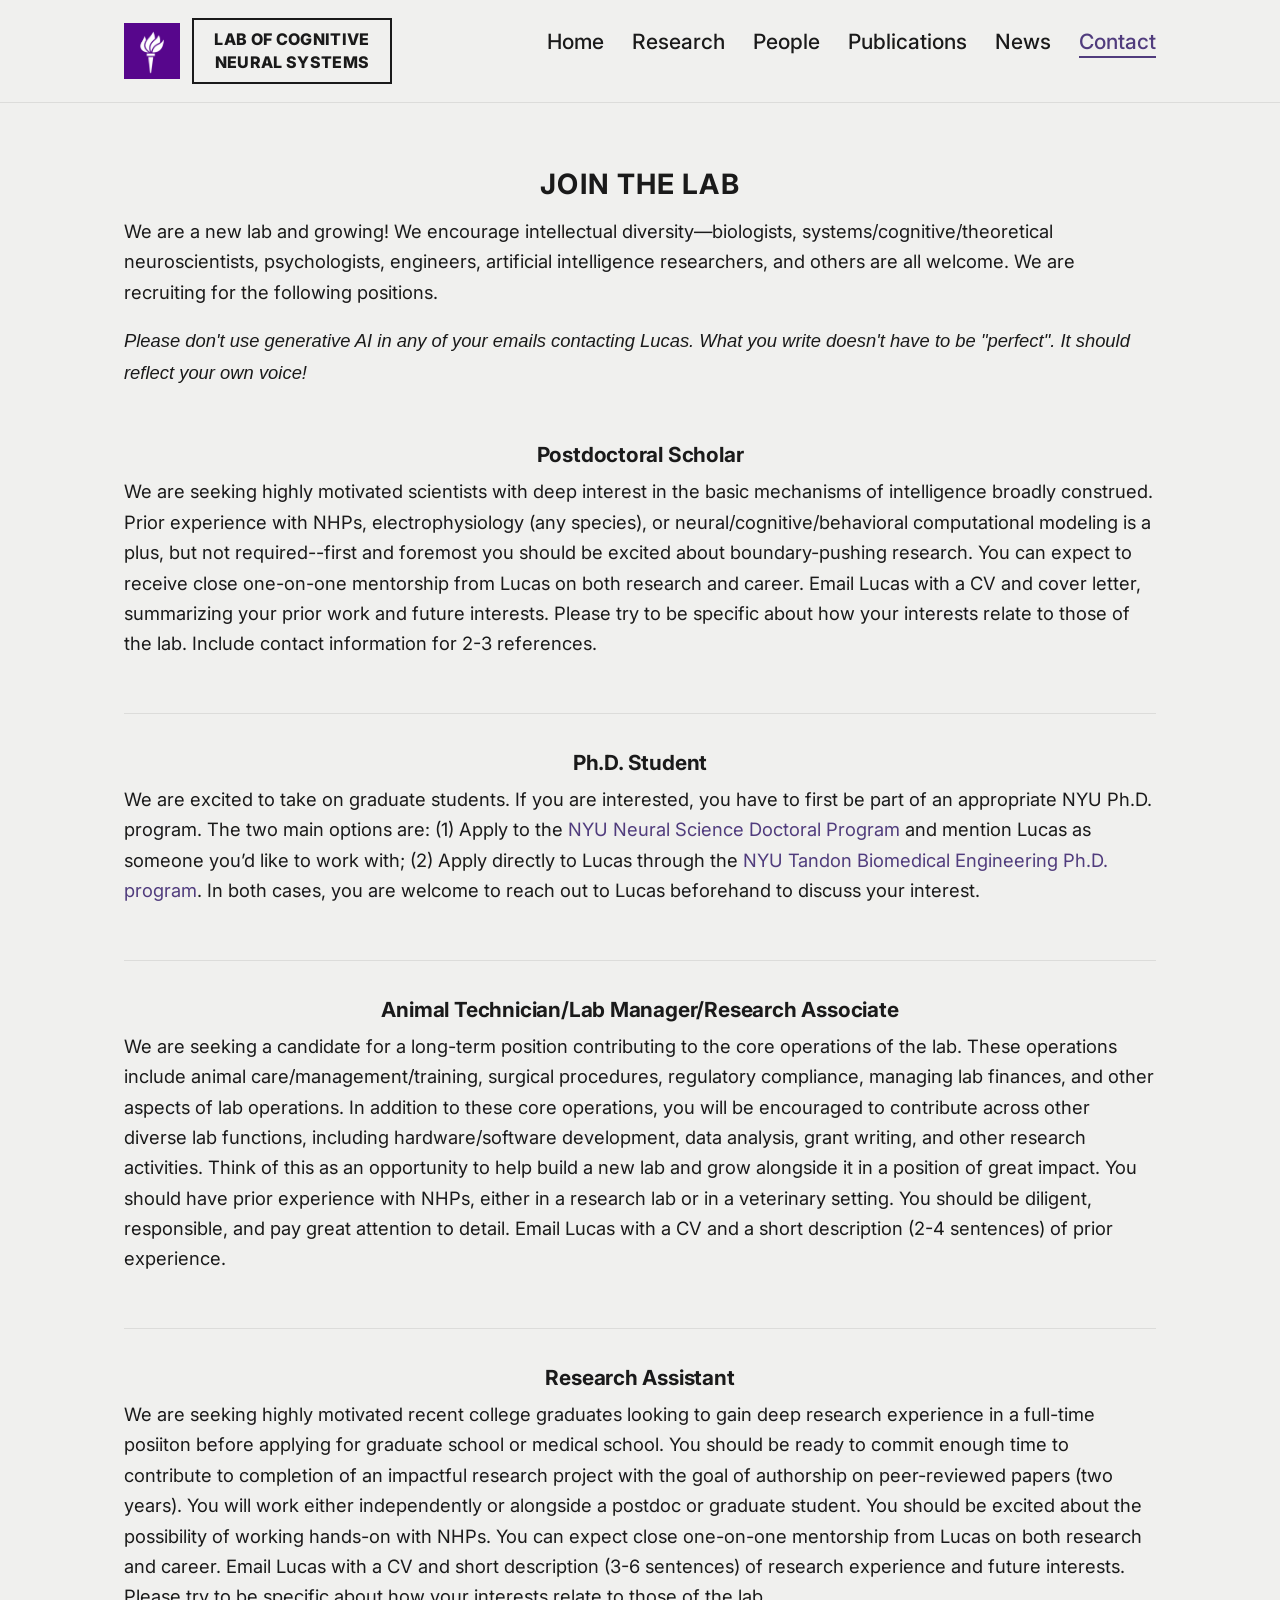
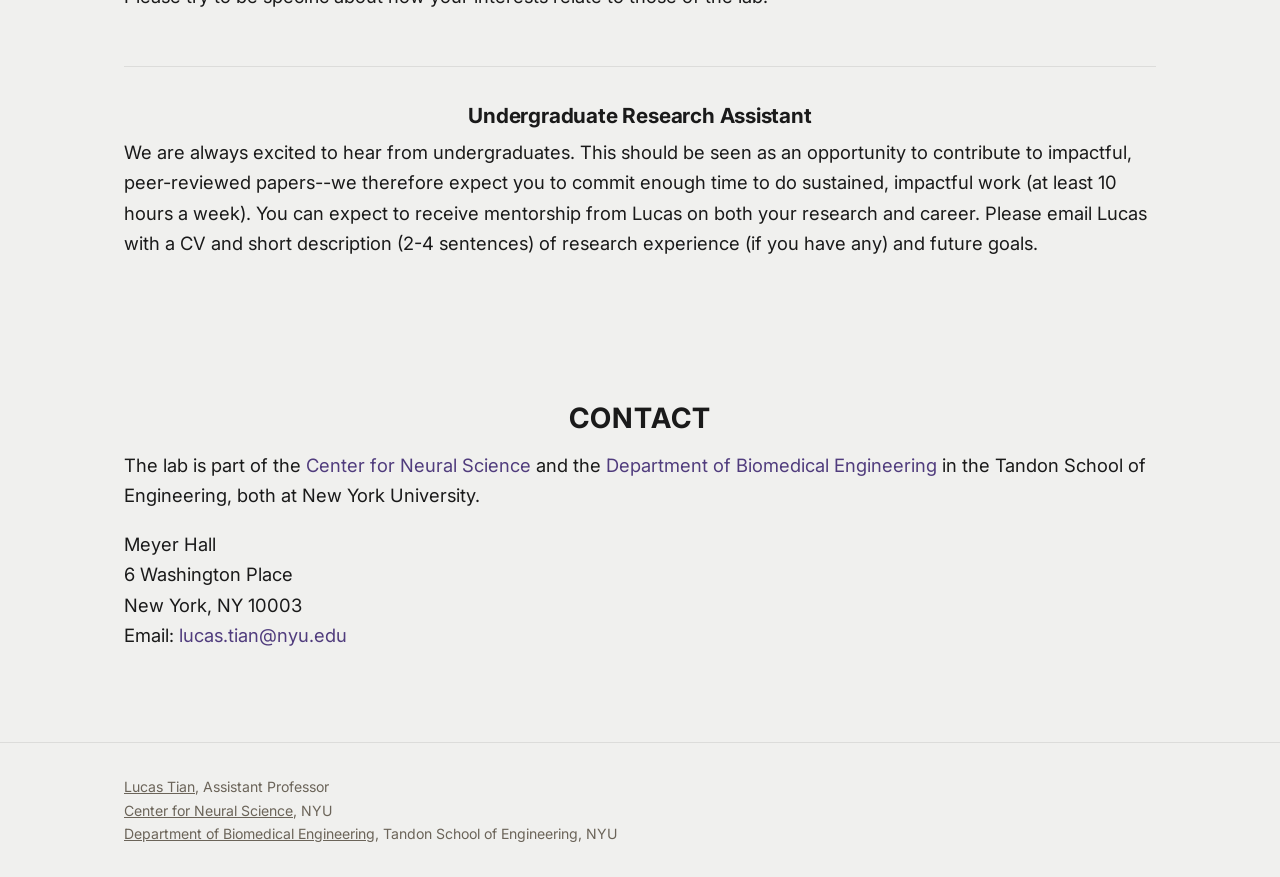
==== commit 3721fadf: "Update join.html" ====
--- a/join.html
+++ b/join.html
@@ -49,7 +49,7 @@
         <h2 class="section-title">Join the lab</h2>
 
         <p>We are a new lab and growing! We encourage intellectual diversity—biologists, systems/cognitive/theoretical neuroscientists, psychologists, engineers, artificial intelligence researchers, and others are all welcome. We are recruiting for the following positions.</p>
-        <p><em>Please don't use generative AI in any of the emails you send me. What you write doesn't have to be "perfect". I would rather hear your own voice!</em></p>
+        <p><em>Please don't use generative AI in any of your emails contacting Lucas. What you write doesn't have to be "perfect". It should reflect your own voice!</em></p>
 
         <div class="join-section sub">
           <h3>Postdoctoral Scholar</h3>
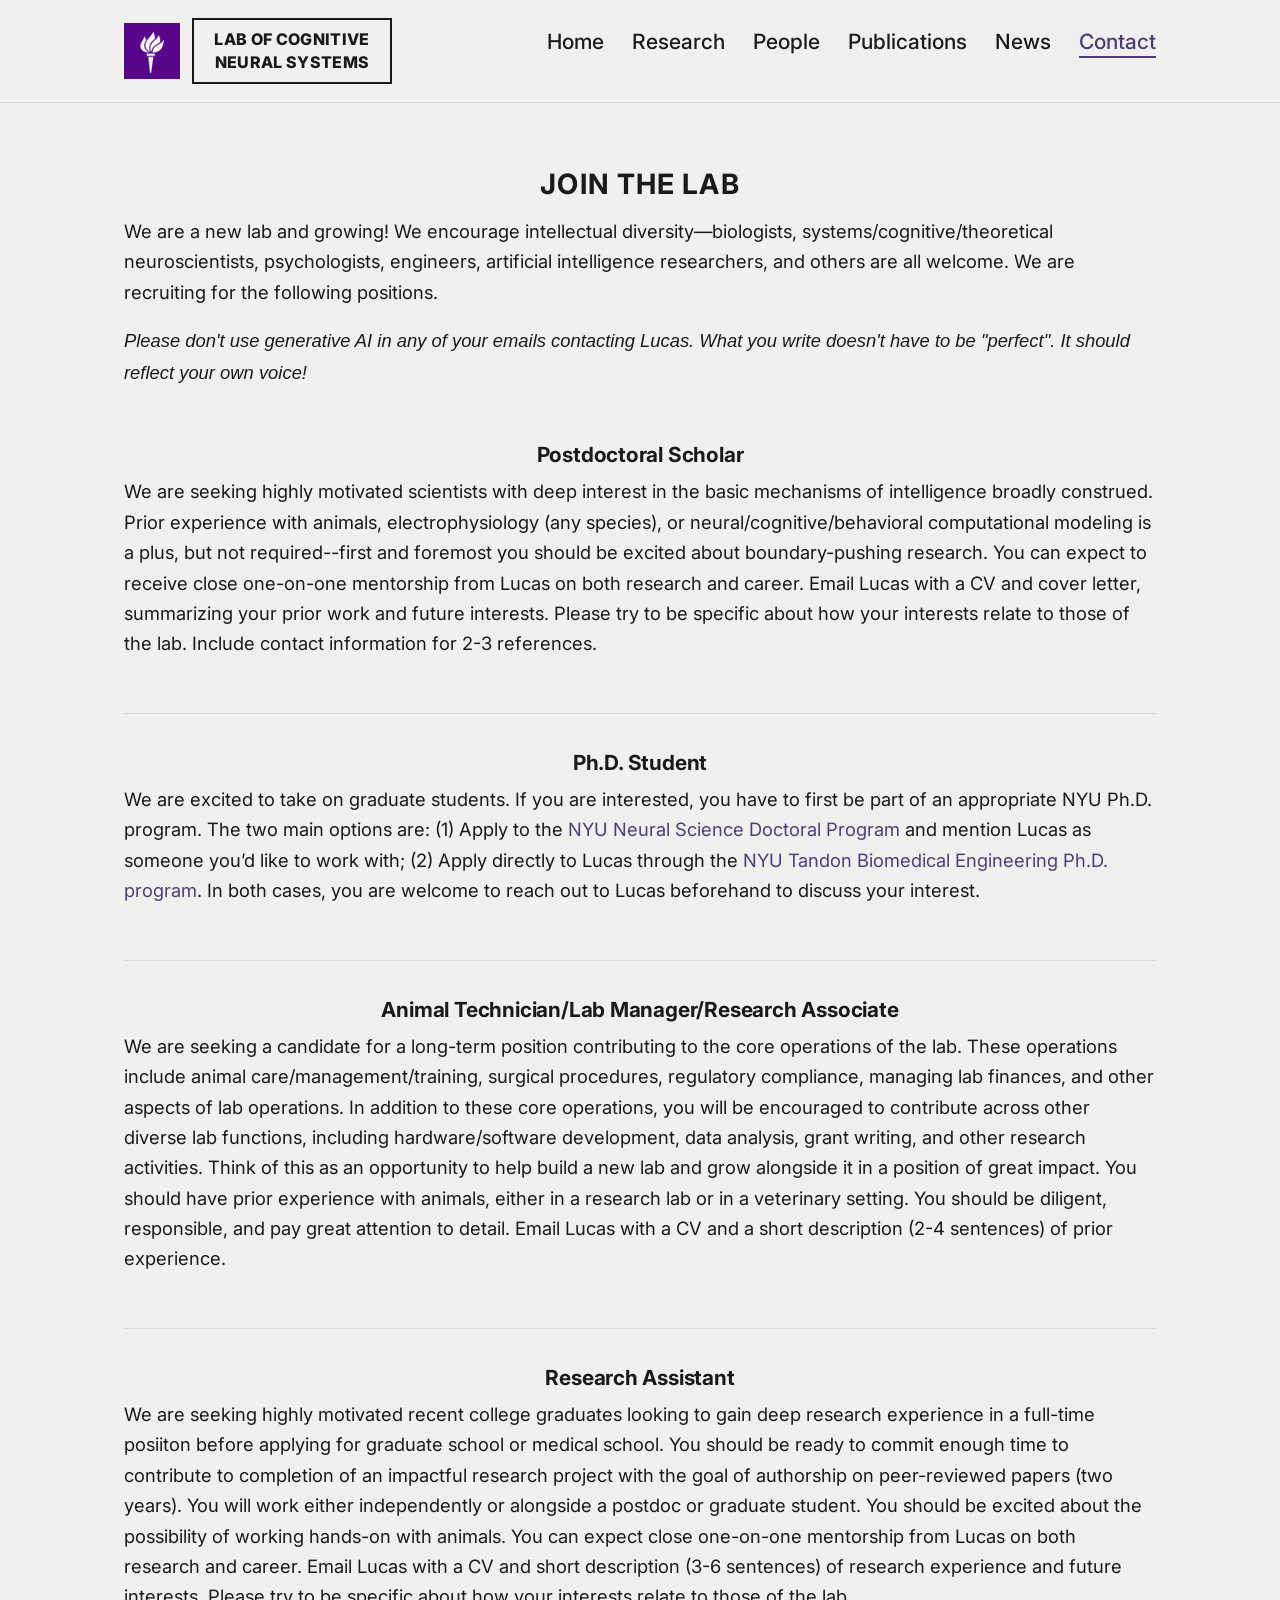
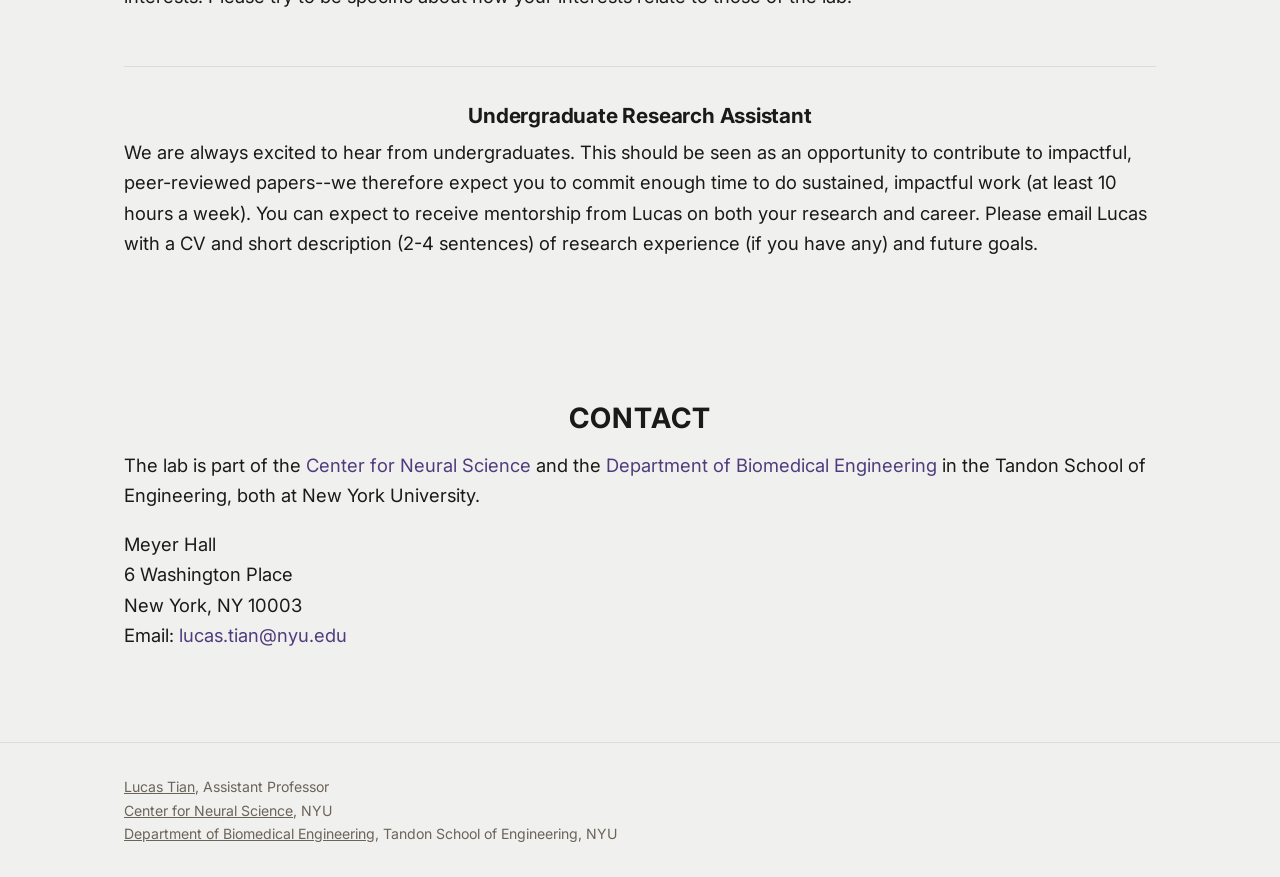
==== commit 7832dbfa: "minor" ====
--- a/join.html
+++ b/join.html
@@ -21,7 +21,7 @@
   <header class="site-header">
     <div class="nav-wrap">
       <div class="brand-group">
-        <img src="images/nyu-logo.png" alt="NYU logo" class="nyu-logo">
+        <a class="nyu-logo-link" href="https://www.nyu.edu" target="_blank" rel="noopener"><img src="images/nyu-logo.png" alt="NYU logo" class="nyu-logo"></a>
         <a class="brand" href="index.html">LAB OF COGNITIVE<br>NEURAL SYSTEMS</a>
       </div>
       <button class="nav-toggle" aria-label="Toggle navigation">☰</button>
@@ -53,7 +53,7 @@
 
         <div class="join-section sub">
           <h3>Postdoctoral Scholar</h3>
-          <p>We are seeking highly motivated scientists with deep interest in the basic mechanisms of intelligence broadly construed. Prior experience with NHPs, electrophysiology (any species), or neural/cognitive/behavioral computational modeling is a plus, but not required--first and foremost you should be excited about boundary-pushing research. You can expect to receive close one-on-one mentorship from Lucas on both research and career. Email Lucas with a CV and cover letter, summarizing your prior work and future interests. Please try to be specific about how your interests relate to those of the lab. Include contact information for 2-3 references.</p>
+          <p>We are seeking highly motivated scientists with deep interest in the basic mechanisms of intelligence broadly construed. Prior experience with animals, electrophysiology (any species), or neural/cognitive/behavioral computational modeling is a plus, but not required--first and foremost you should be excited about boundary-pushing research. You can expect to receive close one-on-one mentorship from Lucas on both research and career. Email Lucas with a CV and cover letter, summarizing your prior work and future interests. Please try to be specific about how your interests relate to those of the lab. Include contact information for 2-3 references.</p>
         </div>
 
         <div class="join-section sub">
@@ -63,12 +63,12 @@
 
         <div class="join-section sub">
           <h3>Animal Technician/Lab Manager/Research Associate</h3>
-          <p>We are seeking a candidate for a long-term position contributing to the core operations of the lab. These operations include animal care/management/training, surgical procedures, regulatory compliance, managing lab finances, and other aspects of lab operations. In addition to these core operations, you will be encouraged to contribute across other diverse lab functions, including hardware/software development, data analysis, grant writing, and other research activities. Think of this as an opportunity to help build a new lab and grow alongside it in a position of great impact. You should have prior experience with NHPs, either in a research lab or in a veterinary setting. You should be diligent, responsible, and pay great attention to detail. Email Lucas with a CV and a short description (2-4 sentences) of prior experience.</p>
+          <p>We are seeking a candidate for a long-term position contributing to the core operations of the lab. These operations include animal care/management/training, surgical procedures, regulatory compliance, managing lab finances, and other aspects of lab operations. In addition to these core operations, you will be encouraged to contribute across other diverse lab functions, including hardware/software development, data analysis, grant writing, and other research activities. Think of this as an opportunity to help build a new lab and grow alongside it in a position of great impact. You should have prior experience with animals, either in a research lab or in a veterinary setting. You should be diligent, responsible, and pay great attention to detail. Email Lucas with a CV and a short description (2-4 sentences) of prior experience.</p>
         </div>
 
         <div class="join-section sub">
           <h3>Research Assistant</h3>
-          <p>We are seeking highly motivated recent college graduates looking to gain deep research experience in a full-time posiiton before applying for graduate school or medical school. You should be ready to commit enough time to contribute to completion of an impactful research project with the goal of authorship on peer-reviewed papers (two years). You will work either independently or alongside a postdoc or graduate student. You should be excited about the possibility of working hands-on with NHPs. You can expect close one-on-one mentorship from Lucas on both research and career. Email Lucas with a CV and short description (3-6 sentences) of research experience and future interests. Please try to be specific about how your interests relate to those of the lab.</p>
+          <p>We are seeking highly motivated recent college graduates looking to gain deep research experience in a full-time posiiton before applying for graduate school or medical school. You should be ready to commit enough time to contribute to completion of an impactful research project with the goal of authorship on peer-reviewed papers (two years). You will work either independently or alongside a postdoc or graduate student. You should be excited about the possibility of working hands-on with animals. You can expect close one-on-one mentorship from Lucas on both research and career. Email Lucas with a CV and short description (3-6 sentences) of research experience and future interests. Please try to be specific about how your interests relate to those of the lab.</p>
         </div>
 
         <div class="join-section sub">
--- a/css/style.css
+++ b/css/style.css
@@ -87,6 +87,11 @@
   gap: 0.75rem;
 }
 
+.nyu-logo-link {
+  display: block;
+  flex-shrink: 0;
+}
+
 .nyu-logo {
   width: 56px;
   height: 56px;
@@ -163,6 +168,8 @@
 .hero h1 {
   max-width: 875px;
   margin: 0 auto 0.4rem;
+  font-size: calc(var(--size-heading) * 1.6);
+  font-variant: small-caps;
 }
 
 .hero-subtitle {
@@ -270,6 +277,20 @@
   border-top: 1px solid var(--border);
 }
 
+/* Research page: tighter gaps between sections (about one line less) */
+
+.research-page section {
+  padding: 1.85rem 0;
+}
+
+.research-page .overview {
+  padding: 3rem 0 1rem;
+}
+
+.research-page .project-section {
+  padding: 2.55rem 0;
+}
+
 .project-layout {
   display: grid;
   grid-template-columns: 1fr 1fr;
@@ -316,6 +337,41 @@
 
 .directions-list p {
   margin: 0;
+}
+
+/* Topic list (bold lead-in + description) */
+
+.topic-list {
+  margin: 1rem 0 1.5rem;
+}
+
+.topic-list {
+  counter-reset: topic;
+}
+
+.topic-list > p {
+  margin: 0 0 0.75em;
+}
+
+.topic-list > p::before {
+  counter-increment: topic;
+  content: counter(topic) ". ";
+  font-weight: 700;
+}
+
+.refs-title {
+  font-size: var(--size-content);
+  margin: 2rem 0 0.5rem;
+}
+
+.ref-list {
+  padding-left: 1.5rem;
+  margin: 0;
+}
+
+.ref-list li {
+  font-size: 0.9em;
+  margin: 0 0 0.3em;
 }
 
 /* People */
@@ -359,6 +415,30 @@
   margin-bottom: 0.5rem;
 }
 
+.person-role + .person-role {
+  font-weight: 400;
+}
+
+.person-subhead {
+  font-size: var(--size-content);
+  margin: 1.25rem 0 0.4rem;
+}
+
+.person-edu {
+  list-style: none;
+  padding: 0;
+  margin: 0;
+}
+
+.person-edu li {
+  margin: 0;
+}
+
+.person-edu span {
+  display: inline-block;
+  width: 3.5rem;
+}
+
 .person-body p:last-child {
   margin-bottom: 0;
 }
@@ -416,19 +496,18 @@
 }
 
 .pub-figure {
-  height: 170px;
-  display: flex;
-  justify-content: center;
-  align-items: center;
+  width: 100%;
+  aspect-ratio: 380 / 170;
+  background: #fff;
+  border: 2px solid #000;
+  box-sizing: border-box;
 }
 
 .pub-figure img {
+  width: 100%;
   height: 100%;
-  width: auto;
-  max-width: 100%;
   object-fit: contain;
   display: block;
-  border: 2px solid #000;
 }
 
 /* News */
